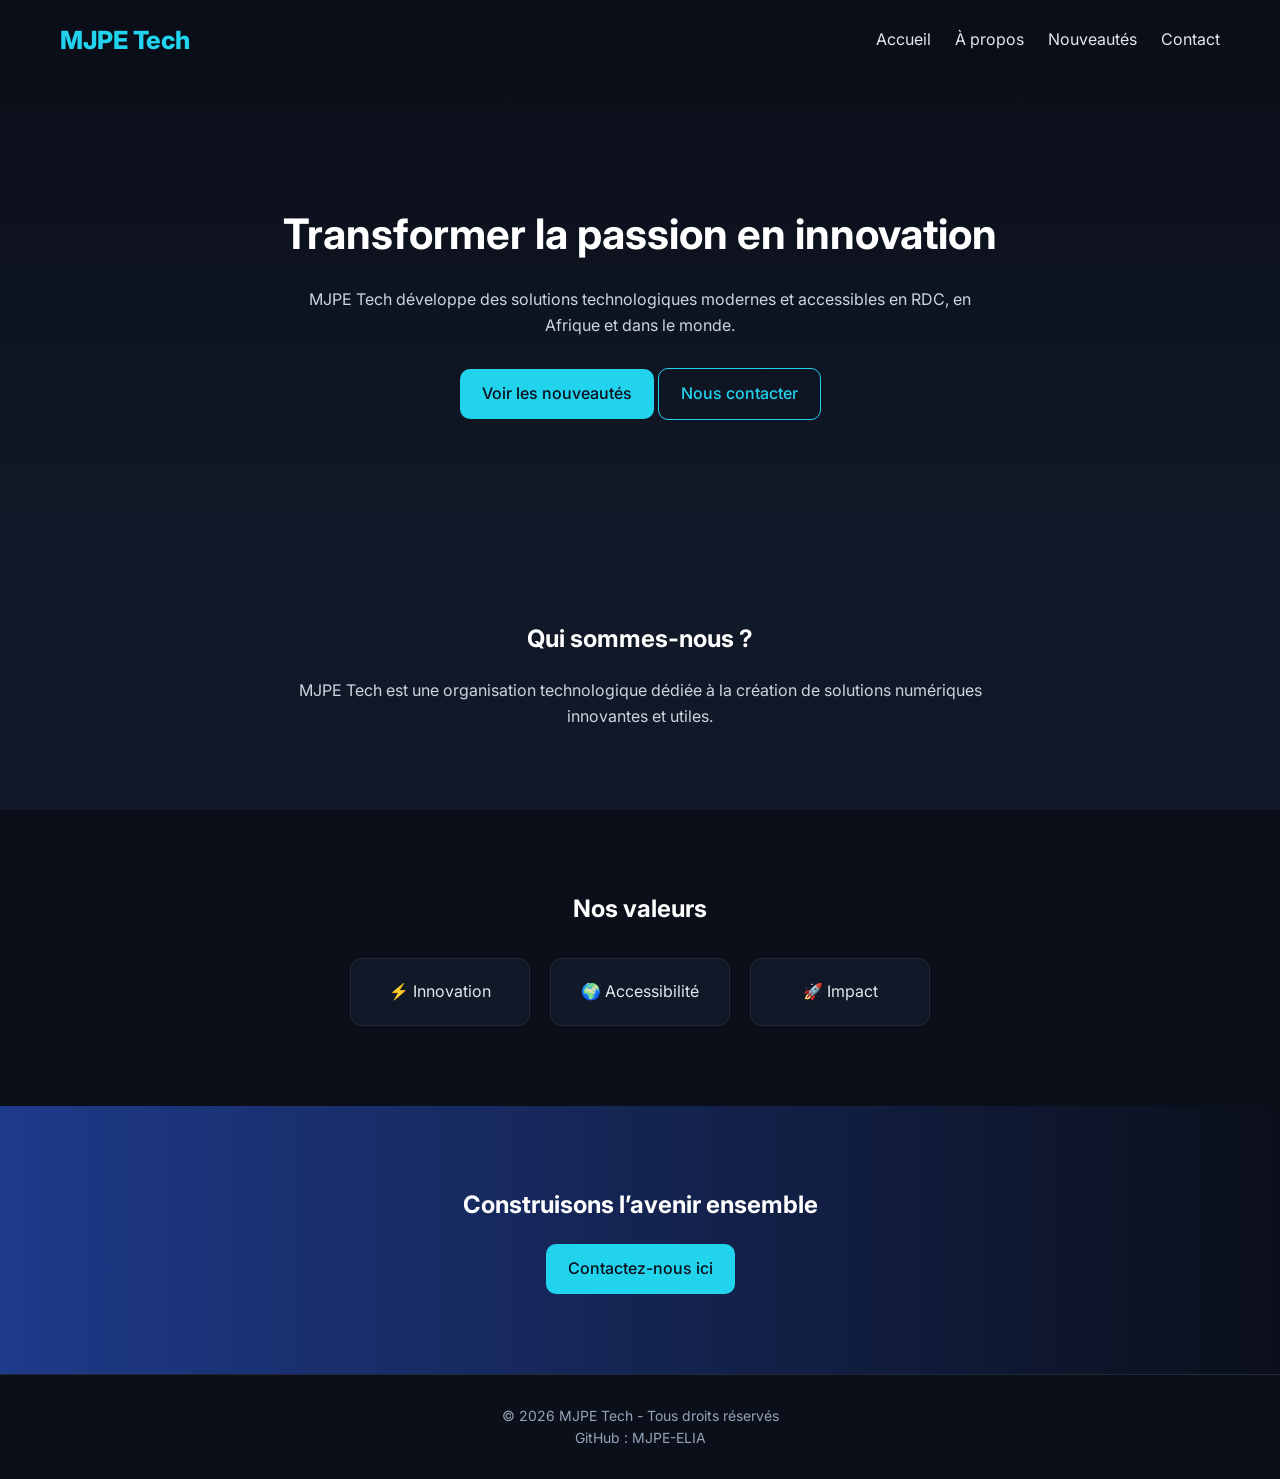
==== index.html @ 66c9de2f "premier envoi de mon projet" ====
<!doctype html>
<html lang="fr">
  <head>
    <meta charset="UTF-8" />
    <meta name="viewport" content="width=device-width, initial-scale=1.0" />
    <title>MJPE Tech</title>

    <link rel="stylesheet" href="assets/css/style.css" />

    <!-- Police moderne -->
    <link rel="preconnect" href="https://fonts.googleapis.com" />
    <link rel="preconnect" href="https://fonts.gstatic.com" crossorigin />
    <link
      href="https://fonts.googleapis.com/css2?family=Inter:wght@300;400;600;700&display=swap"
      rel="stylesheet"
    />
  </head>

  <body>
    <!-- HEADER -->
    <header class="header">
      <div class="logo">MJPE Tech</div>

      <nav class="nav">
        <a href="index.html">Accueil</a>
        <a href="about.html">À propos</a>
        <a href="news.html">Nouveautés</a>
        <a href="contact.html">Contact</a>
      </nav>
    </header>

    <!-- HERO SECTION -->
    <section class="hero">
      <h1>Transformer la passion en innovation</h1>

      <p>
        MJPE Tech développe des solutions technologiques modernes et accessibles
        en RDC, en Afrique et dans le monde.
      </p>

      <div class="hero-buttons">
        <a href="news.html" class="btn primary">Voir les nouveautés</a>
        <a href="contact.html" class="btn secondary">Nous contacter</a>
      </div>
    </section>

    <!-- PRESENTATION -->
    <section class="section">
      <h2>Qui sommes-nous ?</h2>
      <p>
        MJPE Tech est une organisation technologique dédiée à la création de
        solutions numériques innovantes et utiles.
      </p>
    </section>

    <!-- VALEURS -->
    <section class="section values">
      <h2>Nos valeurs</h2>

      <div class="grid">
        <div class="card">⚡ Innovation</div>
        <div class="card">🌍 Accessibilité</div>
        <div class="card">🚀 Impact</div>
      </div>
    </section>

    <!-- CALL TO ACTION -->
    <section class="cta">
      <h2>Construisons l’avenir ensemble</h2>
      <a href="contact.html" class="btn primary">Contactez-nous ici</a>
    </section>

    <!-- FOOTER -->
    <footer class="footer">
      <p>© 2026 MJPE Tech - Tous droits réservés</p>
      <p>GitHub : MJPE-ELIA</p>
    </footer>

    <script src="assets/js/main.js"></script>
  </body>
</html>
---- assets/css/style.css ----
/* =========================
   GLOBAL IMPROVEMENTS
========================= */

html {
  scroll-behavior: smooth;
}

body {
  -webkit-font-smoothing: antialiased;
  -moz-osx-font-smoothing: grayscale;
}
/* =========================
   BASE
========================= */
* {
  margin: 0;
  padding: 0;
  box-sizing: border-box;
  font-family: "Inter", sans-serif;
}

body {
  background: #0b0f1a;
  color: #e5e7eb;
  line-height: 1.6;
}

/* =========================
   HEADER
========================= */
.header {
  display: flex;
  justify-content: space-between;
  align-items: center;
  padding: 20px 60px;
  background: rgba(11, 15, 26, 0.9);
  position: sticky;
  top: 0;
  backdrop-filter: blur(10px);
}

.logo {
  font-weight: 800;
  font-size: 25px;
  color: #22d3ee;
}

.nav a {
  margin-left: 20px;
  text-decoration: none;
  color: #e5e7eb;
  position: relative;
  transition: 0.3s;
}

.nav a::after {
  content: "";
  position: absolute;
  left: 0;
  bottom: -4px;
  width: 0%;
  height: 2px;
  background: #22d3ee;
  transition: 0.3s;
}

.nav a:hover::after {
  width: 100%;
}

.nav a:hover {
  color: #22d3ee;
}

/* =========================
   HERO
========================= */
.hero {
  text-align: center;
  padding: 120px 20px;
  background: linear-gradient(180deg, #0b0f1a, #111827);
}

.hero h1 {
  font-size: 42px;
  color: white;
  margin-bottom: 20px;
}

.hero p {
  max-width: 700px;
  margin: auto;
  margin-bottom: 30px;
  color: #cbd5e1;
}

/* =========================
   BUTTONS
========================= */
.btn {
  padding: 12px 22px;
  border-radius: 10px;
  text-decoration: none;
  display: inline-block;
  transition: all 0.3s ease;
  font-weight: 500;
}
.btn:hover {
  transform: translateY(-2px);
  box-shadow: 0 10px 20px rgba(34, 211, 238, 0.2);
}

.btn.primary {
  background: #22d3ee;
  color: #0b0f1a;
}

.btn.primary:hover {
  background: #0ea5e9;
}

.btn.secondary {
  border: 1px solid #22d3ee;
  color: #22d3ee;
}

.btn.secondary:hover {
  background: #22d3ee;
  color: #0b0f1a;
}

/* =========================
   SECTIONS (claires)
========================= */
.section {
  padding: 80px 20px;
  text-align: center;
  background: #111827;
}

.section h2 {
  color: white;
  margin-bottom: 20px;
}

.section p {
  max-width: 700px;
  margin: auto;
  color: #cbd5e1;
}

/* =========================
   VALUES
========================= */
.values {
  background: #0b0f1a;
}

.grid {
  display: flex;
  justify-content: center;
  gap: 20px;
  margin-top: 30px;
  flex-wrap: wrap;
}

.card {
  background: #111827;
  padding: 20px;
  border-radius: 12px;
  width: 180px;
  text-align: center;
  border: 1px solid #1f2937;
  transition: all 0.3s ease;
}
.card:hover {
  transform: translateY(-5px);
  border-color: #22d3ee;
  box-shadow: 0 10px 25px rgba(34, 211, 238, 0.1);
}
/* =========================
   CTA
========================= */
.cta {
  padding: 80px 20px;
  text-align: center;
  background: linear-gradient(90deg, #1e3a8a, #0b0f1a);
}

.cta h2 {
  color: white;
  margin-bottom: 20px;
}

/* =========================
   FOOTER
========================= */
.footer {
  text-align: center;
  padding: 30px;
  background: #0b0f1a;
  border-top: 1px solid #1f2937;
  font-size: 14px;
  color: #94a3b8;
}

/* =========================
   RESPONSIVE
========================= */
@media (max-width: 768px) {
  .header {
    flex-direction: column;
    gap: 10px;
  }

  .hero h1 {
    font-size: 30px;
  }

  .grid {
    flex-direction: column;
    align-items: center;
  }
}
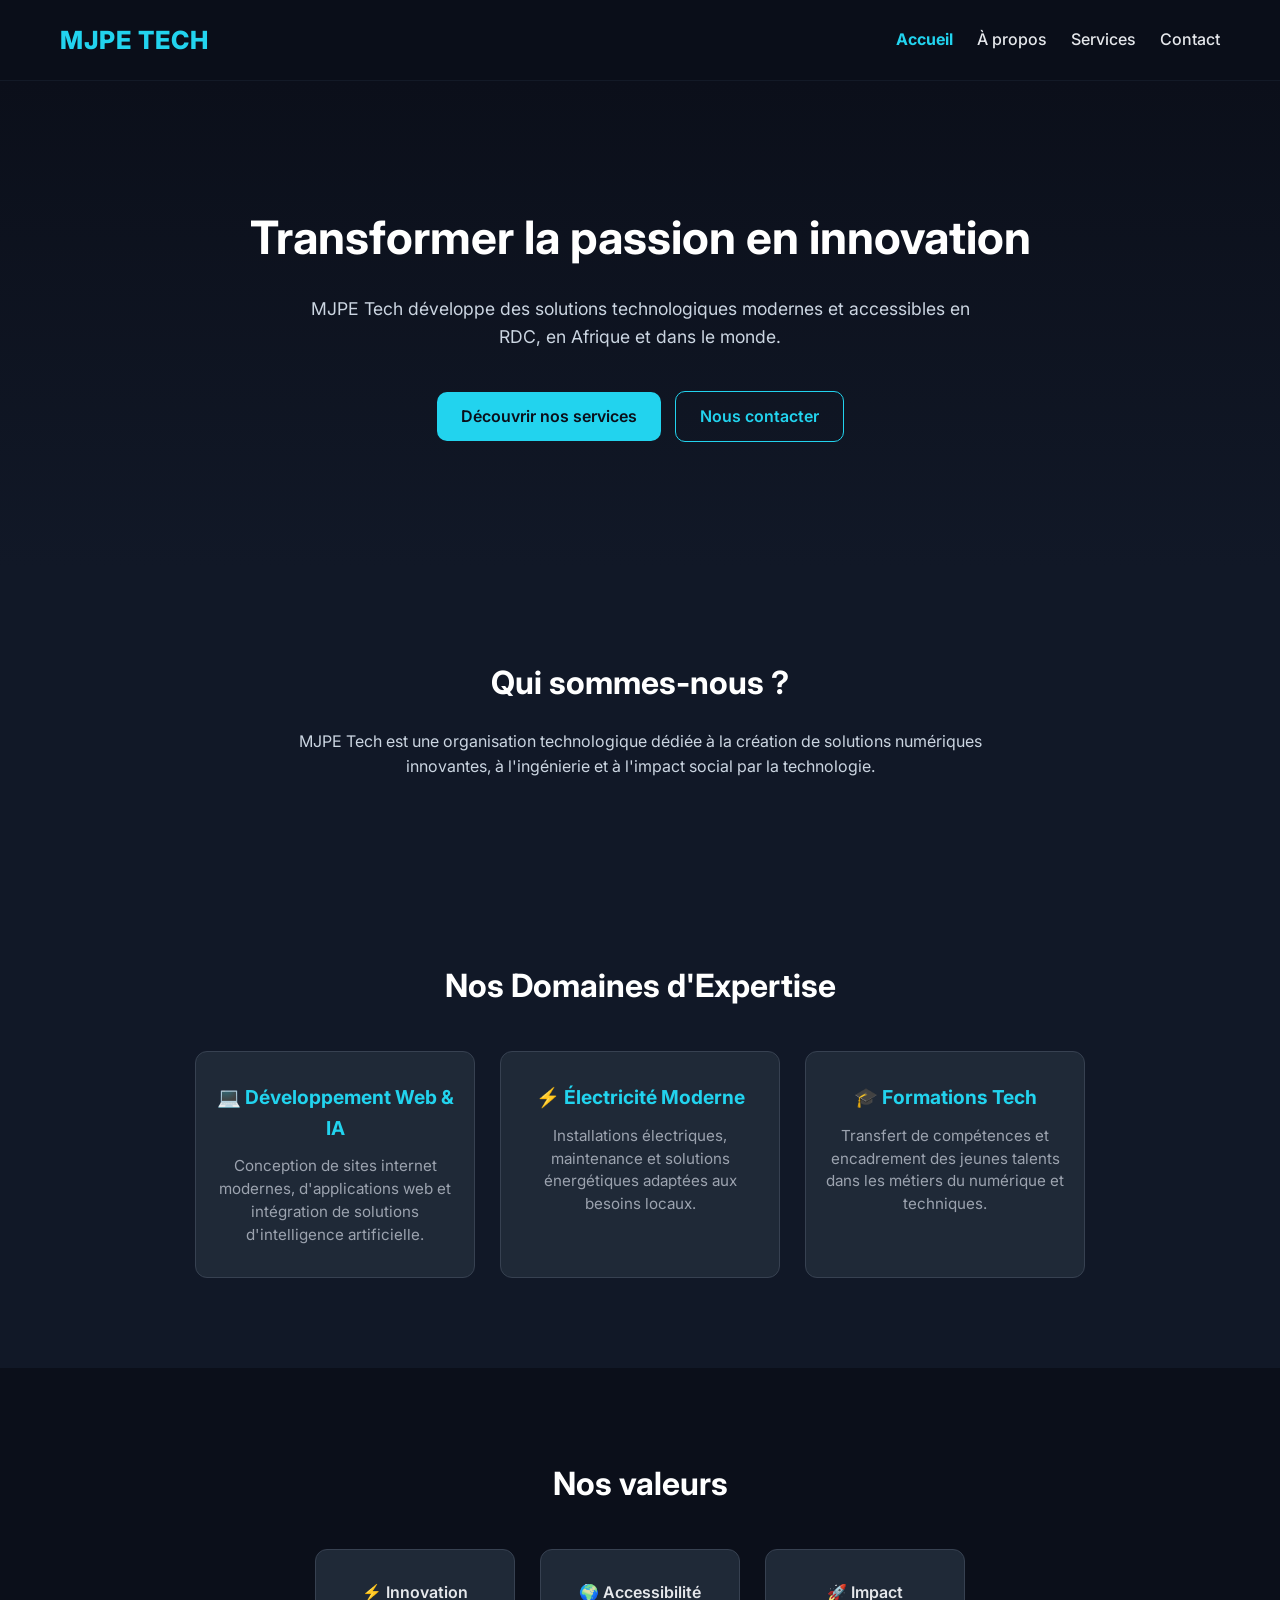
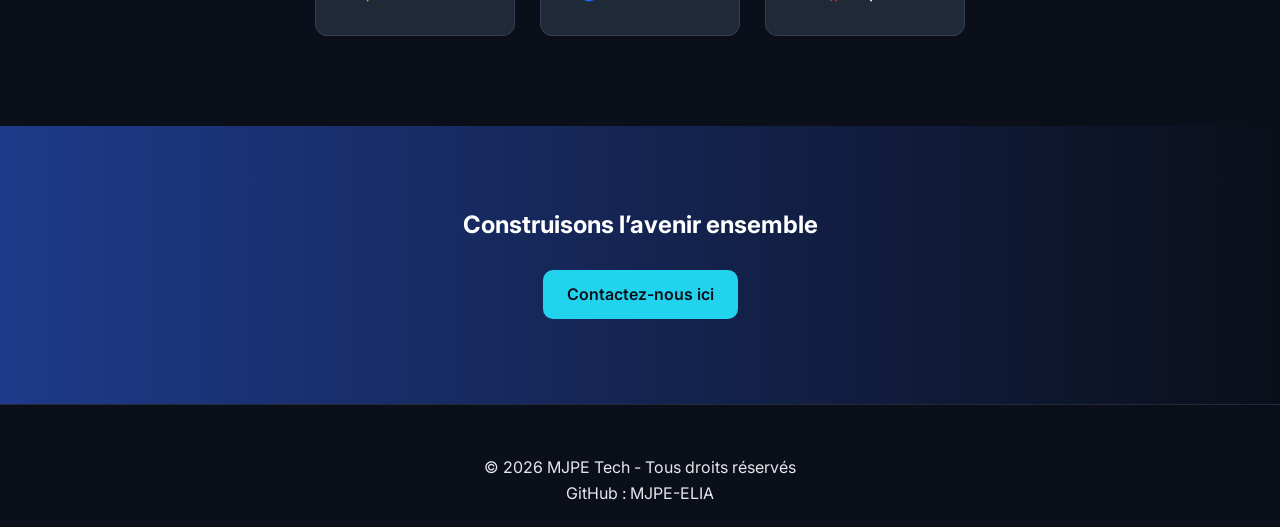
==== commit c8194699: "Mise à jour glogale html, css et js" ====
--- a/index.html
+++ b/index.html
@@ -3,11 +3,14 @@
   <head>
     <meta charset="UTF-8" />
     <meta name="viewport" content="width=device-width, initial-scale=1.0" />
-    <title>MJPE Tech</title>
+    <title>MJPE Tech - Innovation Technologique</title>
+    <meta
+      name="description"
+      content="MJPE Tech développe des solutions technologiques modernes et accessibles en RDC, en Afrique et dans le monde : Électricité, IA, et Développement Web."
+    />
 
     <link rel="stylesheet" href="assets/css/style.css" />
 
-    <!-- Police moderne -->
     <link rel="preconnect" href="https://fonts.googleapis.com" />
     <link rel="preconnect" href="https://fonts.gstatic.com" crossorigin />
     <link
@@ -17,46 +20,67 @@
   </head>
 
   <body>
-    <!-- HEADER -->
     <header class="header">
       <div class="logo">MJPE Tech</div>
 
       <nav class="nav">
         <a href="index.html">Accueil</a>
-        <a href="about.html">À propos</a>
-        <a href="news.html">Nouveautés</a>
+        <a href="#propos">À propos</a>
+        <a href="#services">Services</a>
         <a href="contact.html">Contact</a>
       </nav>
     </header>
 
-    <!-- HERO SECTION -->
     <section class="hero">
       <h1>Transformer la passion en innovation</h1>
-
       <p>
         MJPE Tech développe des solutions technologiques modernes et accessibles
         en RDC, en Afrique et dans le monde.
       </p>
-
       <div class="hero-buttons">
-        <a href="news.html" class="btn primary">Voir les nouveautés</a>
+        <a href="#services" class="btn primary">Découvrir nos services</a>
         <a href="contact.html" class="btn secondary">Nous contacter</a>
       </div>
     </section>
 
-    <!-- PRESENTATION -->
-    <section class="section">
+    <section id="propos" class="section">
       <h2>Qui sommes-nous ?</h2>
       <p>
         MJPE Tech est une organisation technologique dédiée à la création de
-        solutions numériques innovantes et utiles.
+        solutions numériques innovantes, à l'ingénierie et à l'impact social par
+        la technologie.
       </p>
     </section>
 
-    <!-- VALEURS -->
+    <section id="services" class="section services">
+      <h2>Nos Domaines d'Expertise</h2>
+      <div class="grid">
+        <div class="card">
+          <h3>💻 Développement Web & IA</h3>
+          <p>
+            Conception de sites internet modernes, d'applications web et
+            intégration de solutions d'intelligence artificielle.
+          </p>
+        </div>
+        <div class="card">
+          <h3>⚡ Électricité Moderne</h3>
+          <p>
+            Installations électriques, maintenance et solutions énergétiques
+            adaptées aux besoins locaux.
+          </p>
+        </div>
+        <div class="card">
+          <h3>🎓 Formations Tech</h3>
+          <p>
+            Transfert de compétences et encadrement des jeunes talents dans les
+            métiers du numérique et techniques.
+          </p>
+        </div>
+      </div>
+    </section>
+
     <section class="section values">
       <h2>Nos valeurs</h2>
-
       <div class="grid">
         <div class="card">⚡ Innovation</div>
         <div class="card">🌍 Accessibilité</div>
@@ -64,13 +88,11 @@
       </div>
     </section>
 
-    <!-- CALL TO ACTION -->
     <section class="cta">
       <h2>Construisons l’avenir ensemble</h2>
       <a href="contact.html" class="btn primary">Contactez-nous ici</a>
     </section>
 
-    <!-- FOOTER -->
     <footer class="footer">
       <p>© 2026 MJPE Tech - Tous droits réservés</p>
       <p>GitHub : MJPE-ELIA</p>
--- a/assets/css/style.css
+++ b/assets/css/style.css
@@ -1,18 +1,10 @@
-/* =========================
-   GLOBAL IMPROVEMENTS
-========================= */
-
+/* ==========================================================================
+   GLOBAL IMPROVEMENTS & BASE
+   ========================================================================== */
 html {
   scroll-behavior: smooth;
 }
 
-body {
-  -webkit-font-smoothing: antialiased;
-  -moz-osx-font-smoothing: grayscale;
-}
-/* =========================
-   BASE
-========================= */
 * {
   margin: 0;
   padding: 0;
@@ -24,11 +16,13 @@
   background: #0b0f1a;
   color: #e5e7eb;
   line-height: 1.6;
-}
-
-/* =========================
-   HEADER
-========================= */
+  -webkit-font-smoothing: antialiased;
+  -moz-osx-font-smoothing: grayscale;
+}
+
+/* ==========================================================================
+   HEADER / NAVIGATION
+   ========================================================================== */
 .header {
   display: flex;
   justify-content: space-between;
@@ -37,13 +31,17 @@
   background: rgba(11, 15, 26, 0.9);
   position: sticky;
   top: 0;
+  z-index: 1000;
   backdrop-filter: blur(10px);
+  border-bottom: 1px solid rgba(31, 41, 55, 0.5);
 }
 
 .logo {
   font-weight: 800;
   font-size: 25px;
   color: #22d3ee;
+  text-transform: uppercase;
+  letter-spacing: 1px;
 }
 
 .nav a {
@@ -52,6 +50,7 @@
   color: #e5e7eb;
   position: relative;
   transition: 0.3s;
+  font-weight: 500;
 }
 
 .nav a::after {
@@ -73,9 +72,9 @@
   color: #22d3ee;
 }
 
-/* =========================
-   HERO
-========================= */
+/* ==========================================================================
+   HERO SECTION
+   ========================================================================== */
 .hero {
   text-align: center;
   padding: 120px 20px;
@@ -83,32 +82,36 @@
 }
 
 .hero h1 {
-  font-size: 42px;
+  font-size: 46px;
   color: white;
   margin-bottom: 20px;
+  font-weight: 700;
 }
 
 .hero p {
   max-width: 700px;
   margin: auto;
-  margin-bottom: 30px;
+  margin-bottom: 35px;
   color: #cbd5e1;
-}
-
-/* =========================
+  font-size: 1.1rem;
+}
+
+/* ==========================================================================
    BUTTONS
-========================= */
+   ========================================================================== */
 .btn {
-  padding: 12px 22px;
+  padding: 12px 24px;
   border-radius: 10px;
   text-decoration: none;
   display: inline-block;
   transition: all 0.3s ease;
-  font-weight: 500;
-}
+  font-weight: 600;
+  margin: 5px;
+}
+
 .btn:hover {
   transform: translateY(-2px);
-  box-shadow: 0 10px 20px rgba(34, 211, 238, 0.2);
+  box-shadow: 0 10px 20px rgba(34, 211, 238, 0.25);
 }
 
 .btn.primary {
@@ -130,11 +133,11 @@
   color: #0b0f1a;
 }
 
-/* =========================
-   SECTIONS (claires)
-========================= */
+/* ==========================================================================
+   SECTIONS & GRIDS
+   ========================================================================== */
 .section {
-  padding: 80px 20px;
+  padding: 90px 20px;
   text-align: center;
   background: #111827;
 }
@@ -142,6 +145,8 @@
 .section h2 {
   color: white;
   margin-bottom: 20px;
+  font-size: 32px;
+  position: relative;
 }
 
 .section p {
@@ -150,9 +155,6 @@
   color: #cbd5e1;
 }
 
-/* =========================
-   VALUES
-========================= */
 .values {
   background: #0b0f1a;
 }
@@ -160,28 +162,170 @@
 .grid {
   display: flex;
   justify-content: center;
-  gap: 20px;
-  margin-top: 30px;
+  gap: 25px;
+  margin-top: 40px;
   flex-wrap: wrap;
 }
 
+/* ==========================================================================
+   CARDS (COMPOSANTS MULTI-PAGES)
+   ========================================================================== */
 .card {
-  background: #111827;
-  padding: 20px;
+  background: #1f2937;
+  padding: 30px 20px;
   border-radius: 12px;
-  width: 180px;
+  width: 280px; /* Élargi pour accueillir les descriptions de services et d'objectifs */
   text-align: center;
-  border: 1px solid #1f2937;
+  border: 1px solid #374151;
   transition: all 0.3s ease;
 }
+
+.card h3 {
+  color: #22d3ee;
+  margin-bottom: 12px;
+  font-size: 1.2rem;
+}
+
+.card p {
+  font-size: 0.95rem;
+  color: #9ca3af;
+  line-height: 1.5;
+}
+
 .card:hover {
   transform: translateY(-5px);
   border-color: #22d3ee;
-  box-shadow: 0 10px 25px rgba(34, 211, 238, 0.1);
-}
-/* =========================
-   CTA
-========================= */
+  box-shadow: 0 10px 25px rgba(34, 211, 238, 0.15);
+}
+
+/* Ajustement spécifique pour les petites cartes de valeurs pures */
+.values .card {
+  width: 200px;
+  font-weight: 600;
+}
+
+/* ==========================================================================
+   PAGE ABOUT : CITED / TEMOIGNAGE
+   ========================================================================== */
+.temoignage {
+  max-width: 650px;
+  margin: 40px auto 0 auto;
+  padding: 20px;
+  background: #111827;
+  border-left: 4px solid #22d3ee;
+  border-radius: 4px;
+  text-align: left;
+}
+
+.temoignage p {
+  font-style: italic;
+  color: #e5e7eb;
+  margin-bottom: 10px;
+}
+
+.temoignage cite {
+  font-size: 0.9rem;
+  color: #22d3ee;
+  font-weight: 600;
+  display: block;
+}
+
+/* ==========================================================================
+   PAGE NEWS : ACTUALITÉS
+   ========================================================================== */
+.news-container {
+  display: flex;
+  flex-direction: column;
+  align-items: center;
+  gap: 20px;
+}
+
+.news-card {
+  width: 100%;
+  max-width: 750px;
+  text-align: left;
+  padding: 25px;
+}
+
+.news-date {
+  display: inline-block;
+  font-size: 0.85rem;
+  color: #22d3ee;
+  font-weight: 600;
+  margin-bottom: 8px;
+  background: rgba(34, 211, 238, 0.1);
+  padding: 3px 10px;
+  border-radius: 20px;
+}
+
+/* ==========================================================================
+   PAGE CONTACT : FORMULAIRE
+   ========================================================================== */
+.form-container {
+  max-width: 600px;
+  margin: 0 auto;
+  background: #0b0f1a;
+  padding: 40px;
+  border-radius: 12px;
+  border: 1px solid #1f2937;
+}
+
+.contact-form {
+  text-align: left;
+}
+
+.form-group {
+  margin-bottom: 20px;
+}
+
+.form-group label {
+  display: block;
+  font-weight: 600;
+  margin-bottom: 8px;
+  color: #e5e7eb;
+  font-size: 0.95rem;
+}
+
+.form-group input,
+.form-group textarea {
+  width: 100%;
+  padding: 12px 15px;
+  background: #1f2937;
+  border: 1px solid #374151;
+  border-radius: 8px;
+  color: white;
+  font-size: 1rem;
+  transition: border-color 0.3s ease;
+}
+
+.form-group input:focus,
+.form-group textarea:focus {
+  outline: none;
+  border-color: #22d3ee;
+}
+
+.form-group textarea {
+  height: 140px;
+  resize: vertical;
+}
+
+.contact-form .btn {
+  width: 100%;
+  margin: 10px 0 0 0;
+  cursor: pointer;
+}
+
+.contact-info a {
+  color: #22d3ee;
+  text-decoration: none;
+}
+.contact-info a:hover {
+  text-decoration: underline;
+}
+
+/* ==========================================================================
+   CALL TO ACTION (CTA)
+   ========================================================================== */
 .cta {
   padding: 80px 20px;
   text-align: center;
@@ -193,33 +337,98 @@
   margin-bottom: 20px;
 }
 
-/* =========================
-   FOOTER
-========================= */
+/* ==========================================================================
+   FOOTER STRUCTURE ENRICHIE
+   ========================================================================== */
 .footer {
-  text-align: center;
-  padding: 30px;
   background: #0b0f1a;
   border-top: 1px solid #1f2937;
+  padding: 50px 20px 20px 20px;
+  text-align: center;
+}
+
+.footer-content {
+  max-width: 1100px;
+  margin: 0 auto 30px auto;
+  display: flex;
+  justify-content: space-between;
+  align-items: flex-start;
+  flex-wrap: wrap;
+  gap: 30px;
+  text-align: left;
+}
+
+.footer-content h3 {
+  color: white;
+  margin-bottom: 10px;
+}
+
+.footer-content .foot ul {
+  list-style: none;
+  margin-top: 8px;
+}
+
+.footer-content .foot ul li {
+  margin-bottom: 5px;
+}
+
+.footer-content .foot ul li a {
+  color: #94a3b8;
+  text-decoration: none;
+  transition: color 0.3s;
+}
+
+.footer-content .foot ul li a:hover {
+  color: #22d3ee;
+}
+
+.copyright {
   font-size: 14px;
   color: #94a3b8;
-}
-
-/* =========================
-   RESPONSIVE
-========================= */
+  border-top: 1px solid rgba(55, 65, 81, 0.4);
+  padding-top: 20px;
+}
+
+/* ==========================================================================
+   RESPONSIVE DESIGN (TABLETTES & MOBILES)
+   ========================================================================== */
 @media (max-width: 768px) {
   .header {
     flex-direction: column;
-    gap: 10px;
+    gap: 15px;
+    padding: 20px;
+  }
+
+  .nav a {
+    margin: 0 10px;
   }
 
   .hero h1 {
-    font-size: 30px;
+    font-size: 32px;
+  }
+
+  .hero p {
+    font-size: 1rem;
   }
 
   .grid {
     flex-direction: column;
     align-items: center;
   }
-}
+
+  .card,
+  .values .card {
+    width: 100%;
+    max-width: 340px;
+  }
+
+  .footer-content {
+    flex-direction: column;
+    text-align: center;
+    align-items: center;
+  }
+
+  .form-container {
+    padding: 20px;
+  }
+}
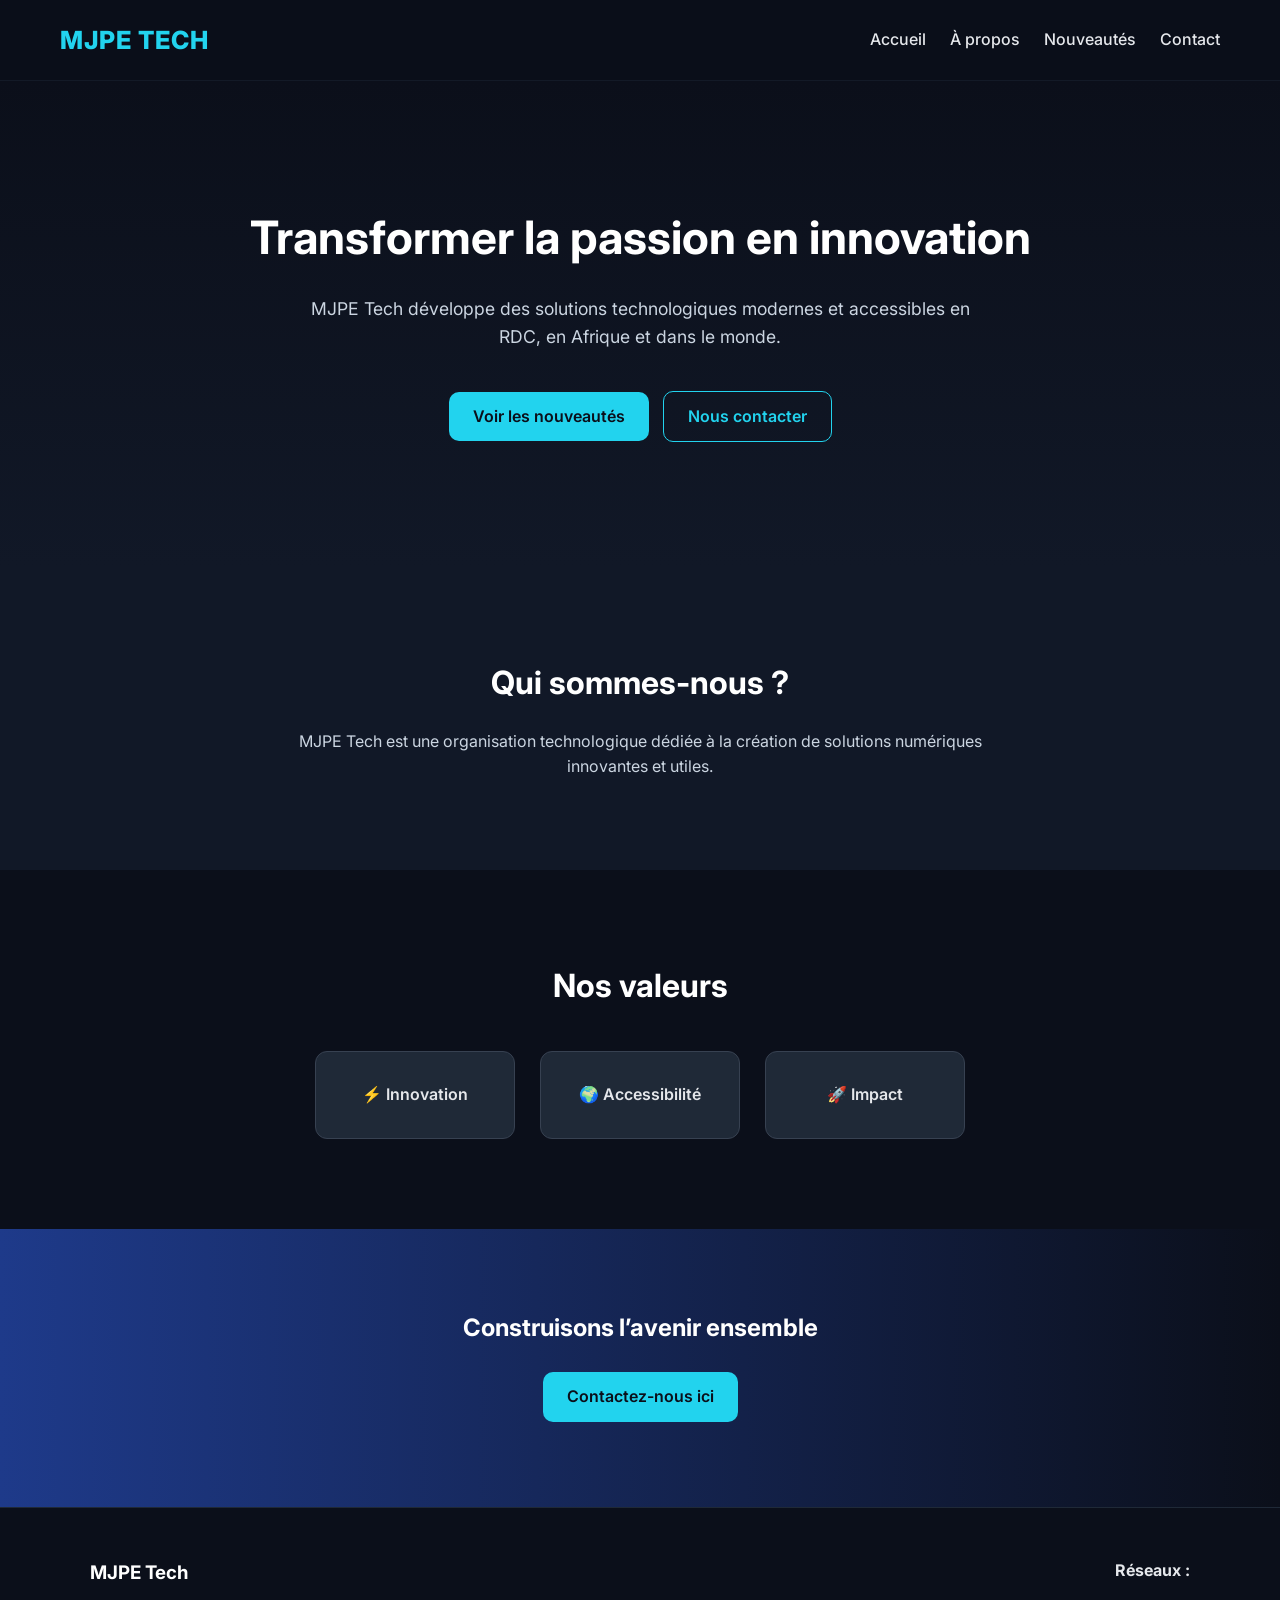
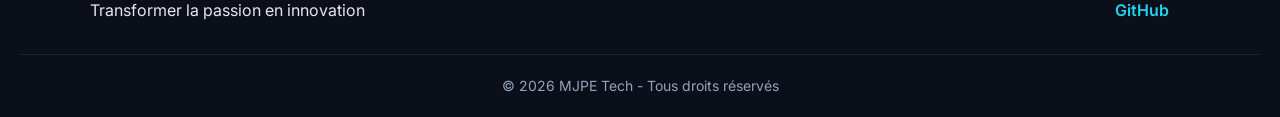
==== commit b072ff69: "mise à jour de mon backend" ====
--- a/index.html
+++ b/index.html
@@ -3,14 +3,8 @@
   <head>
     <meta charset="UTF-8" />
     <meta name="viewport" content="width=device-width, initial-scale=1.0" />
-    <title>MJPE Tech - Innovation Technologique</title>
-    <meta
-      name="description"
-      content="MJPE Tech développe des solutions technologiques modernes et accessibles en RDC, en Afrique et dans le monde : Électricité, IA, et Développement Web."
-    />
-
+    <title>MJPE Tech</title>
     <link rel="stylesheet" href="assets/css/style.css" />
-
     <link rel="preconnect" href="https://fonts.googleapis.com" />
     <link rel="preconnect" href="https://fonts.gstatic.com" crossorigin />
     <link
@@ -22,11 +16,10 @@
   <body>
     <header class="header">
       <div class="logo">MJPE Tech</div>
-
       <nav class="nav">
         <a href="index.html">Accueil</a>
-        <a href="#propos">À propos</a>
-        <a href="#services">Services</a>
+        <a href="about.html">À propos</a>
+        <a href="news.html">Nouveautés</a>
         <a href="contact.html">Contact</a>
       </nav>
     </header>
@@ -38,45 +31,17 @@
         en RDC, en Afrique et dans le monde.
       </p>
       <div class="hero-buttons">
-        <a href="#services" class="btn primary">Découvrir nos services</a>
+        <a href="news.html" class="btn primary">Voir les nouveautés</a>
         <a href="contact.html" class="btn secondary">Nous contacter</a>
       </div>
     </section>
 
-    <section id="propos" class="section">
+    <section class="section">
       <h2>Qui sommes-nous ?</h2>
       <p>
         MJPE Tech est une organisation technologique dédiée à la création de
-        solutions numériques innovantes, à l'ingénierie et à l'impact social par
-        la technologie.
+        solutions numériques innovantes et utiles.
       </p>
-    </section>
-
-    <section id="services" class="section services">
-      <h2>Nos Domaines d'Expertise</h2>
-      <div class="grid">
-        <div class="card">
-          <h3>💻 Développement Web & IA</h3>
-          <p>
-            Conception de sites internet modernes, d'applications web et
-            intégration de solutions d'intelligence artificielle.
-          </p>
-        </div>
-        <div class="card">
-          <h3>⚡ Électricité Moderne</h3>
-          <p>
-            Installations électriques, maintenance et solutions énergétiques
-            adaptées aux besoins locaux.
-          </p>
-        </div>
-        <div class="card">
-          <h3>🎓 Formations Tech</h3>
-          <p>
-            Transfert de compétences et encadrement des jeunes talents dans les
-            métiers du numérique et techniques.
-          </p>
-        </div>
-      </div>
     </section>
 
     <section class="section values">
@@ -93,9 +58,24 @@
       <a href="contact.html" class="btn primary">Contactez-nous ici</a>
     </section>
 
+    <!-- FOOTER -->
     <footer class="footer">
-      <p>© 2026 MJPE Tech - Tous droits réservés</p>
-      <p>GitHub : MJPE-ELIA</p>
+      <div class="footer-content">
+        <div class="footer-brand">
+          <h3>MJPE Tech</h3>
+          <p>Transformer la passion en innovation</p>
+        </div>
+        <div class="foot">
+          <p><strong>Réseaux :</strong></p>
+          <a
+            href="https://github.com/MJPE-ELIA"
+            target="_blank"
+            class="github-link"
+            >GitHub</a
+          >
+        </div>
+      </div>
+      <p class="copyright">© 2026 MJPE Tech - Tous droits réservés</p>
     </footer>
 
     <script src="assets/js/main.js"></script>
--- a/assets/css/style.css
+++ b/assets/css/style.css
@@ -432,3 +432,22 @@
     padding: 20px;
   }
 }
+
+.foot {
+  display: flex;
+  flex-direction: column;
+  gap: 10px;
+}
+
+.github-link {
+  color: #22d3ee !important; /* Force la couleur cyan */
+  text-decoration: none !important; /* Enlève le soulignement moche */
+  font-weight: 600;
+  display: inline-block;
+  margin-top: 5px;
+  transition: opacity 0.2s ease;
+}
+
+.github-link:hover {
+  opacity: 0.8; /* Légère transparence au survol */
+}
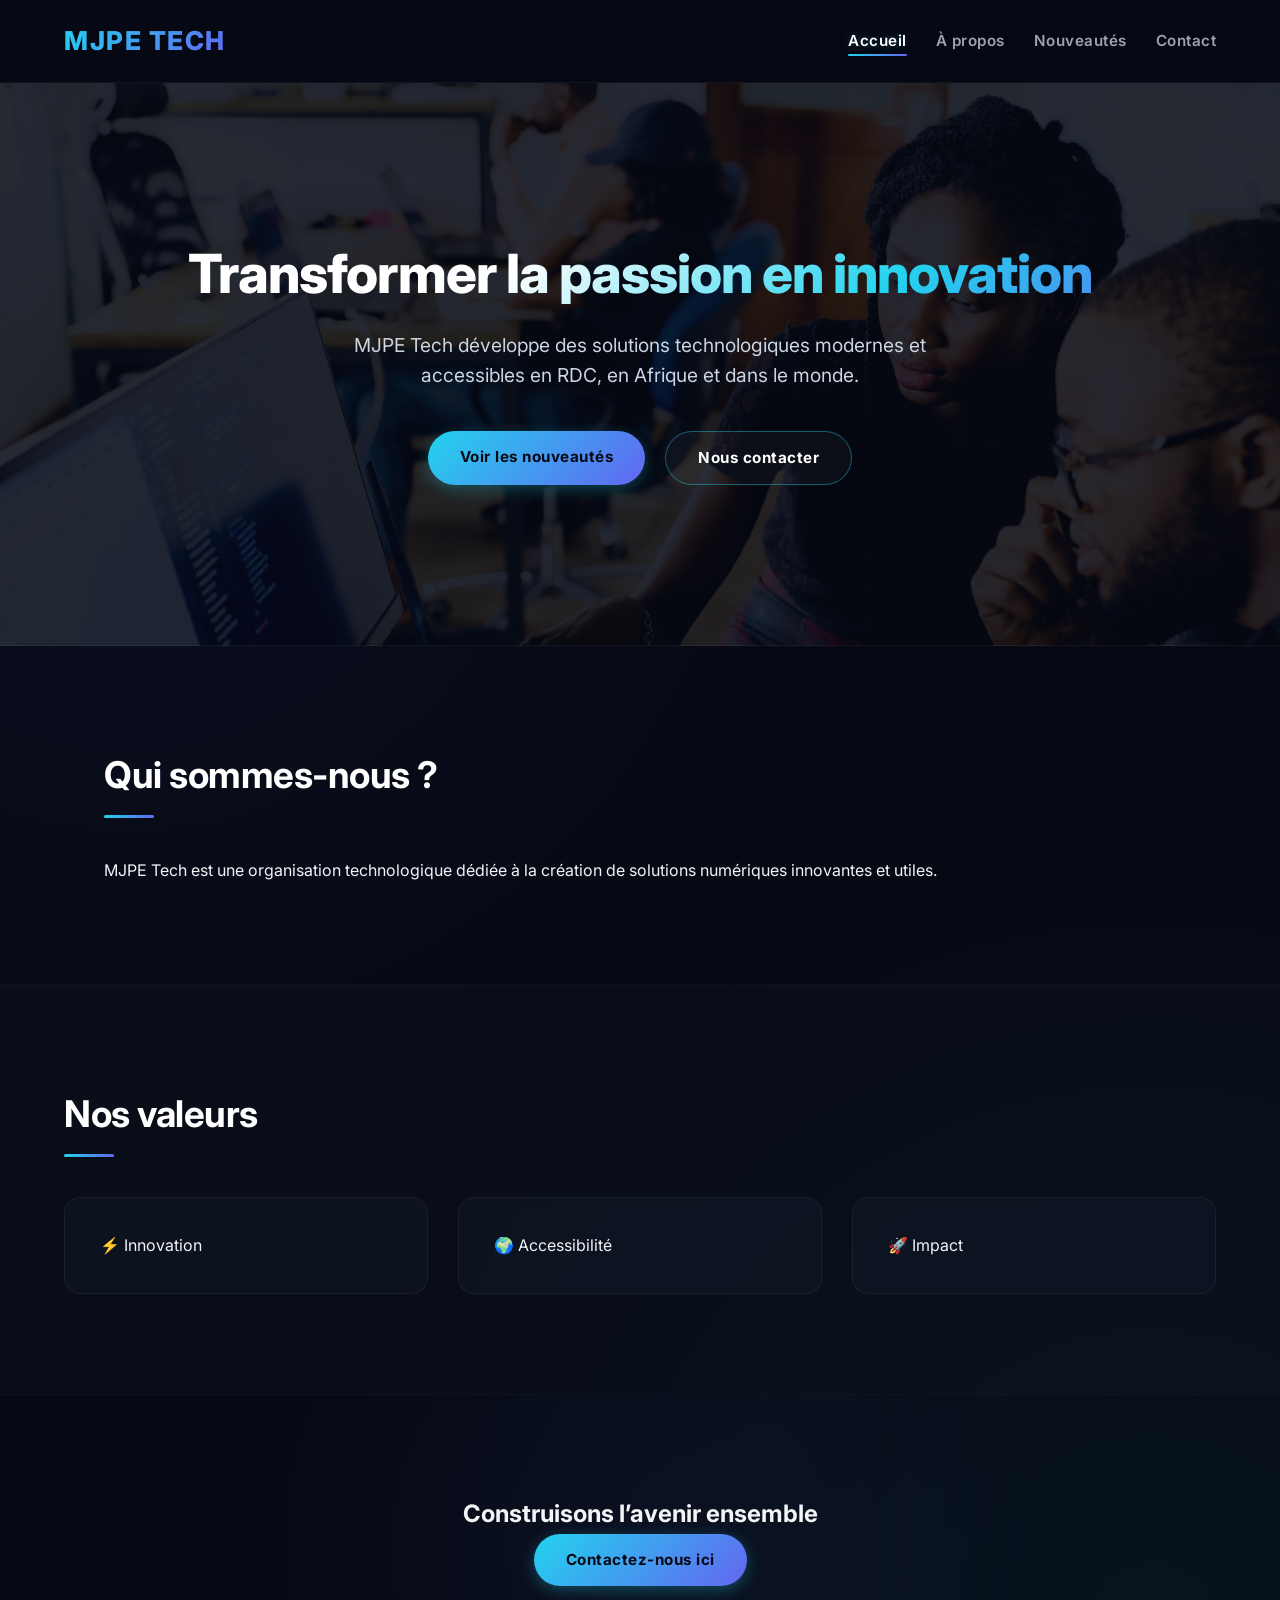
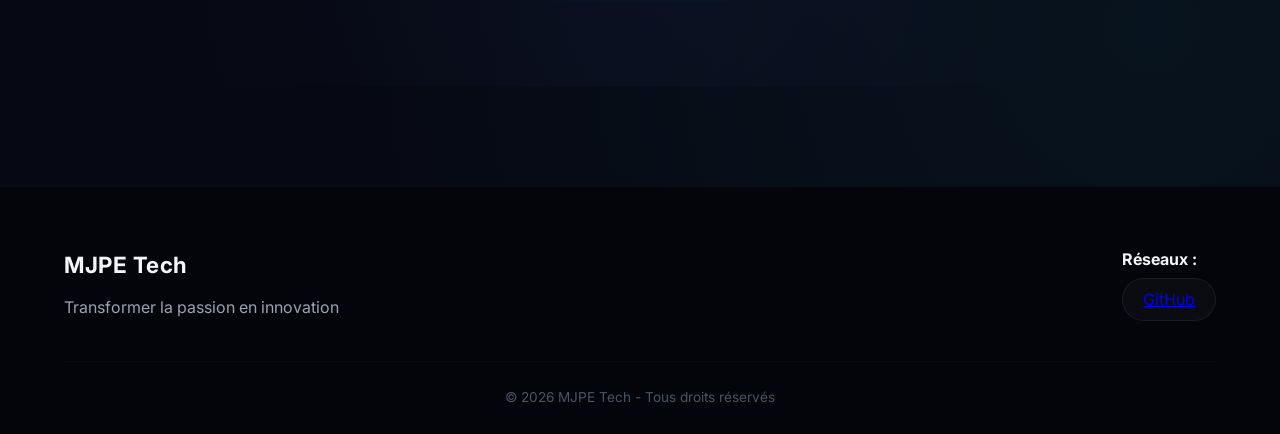
==== commit a90a9db1: "optimisation responsive, design verre poli, banniere hero et correctif AJAX sans alertes" ====
--- a/index.html
+++ b/index.html
@@ -3,8 +3,10 @@
   <head>
     <meta charset="UTF-8" />
     <meta name="viewport" content="width=device-width, initial-scale=1.0" />
-    <title>MJPE Tech</title>
+    <title>MJPE Tech - Accueil</title>
+
     <link rel="stylesheet" href="assets/css/style.css" />
+
     <link rel="preconnect" href="https://fonts.googleapis.com" />
     <link rel="preconnect" href="https://fonts.gstatic.com" crossorigin />
     <link
@@ -16,8 +18,15 @@
   <body>
     <header class="header">
       <div class="logo">MJPE Tech</div>
+
+      <button class="menu-toggle" aria-label="Ouvrir le menu">
+        <span class="bar"></span>
+        <span class="bar"></span>
+        <span class="bar"></span>
+      </button>
+
       <nav class="nav">
-        <a href="index.html">Accueil</a>
+        <a href="index.html" class="active">Accueil</a>
         <a href="about.html">À propos</a>
         <a href="news.html">Nouveautés</a>
         <a href="contact.html">Contact</a>
@@ -58,14 +67,13 @@
       <a href="contact.html" class="btn primary">Contactez-nous ici</a>
     </section>
 
-    <!-- FOOTER -->
     <footer class="footer">
       <div class="footer-content">
         <div class="footer-brand">
           <h3>MJPE Tech</h3>
           <p>Transformer la passion en innovation</p>
         </div>
-        <div class="foot">
+        <div class="footer-socials">
           <p><strong>Réseaux :</strong></p>
           <a
             href="https://github.com/MJPE-ELIA"
--- a/assets/css/style.css
+++ b/assets/css/style.css
@@ -1,5 +1,30 @@
 /* ==========================================================================
-   GLOBAL IMPROVEMENTS & BASE
+   1. VARIABLES DE COULEURS & DESIGN SYSTEM (Pour maintenir la cohérence)
+   ========================================================================== */
+:root {
+  --bg-dark: #060913; /* Fond principal spatial ultra-sombre */
+  --bg-card: rgba(
+    17,
+    24,
+    39,
+    0.55
+  ); /* Fond de carte en verre semi-transparent */
+  --primary: #22d3ee; /* Cyan électrique principal */
+  --primary-glow: rgba(34, 211, 238, 0.3);
+  --secondary: #6366f1; /* Violet/Indigo néon pour les dégradés */
+  --secondary-glow: rgba(99, 102, 241, 0.2);
+  --text-main: #f3f4f6; /* Texte principal clair */
+  --text-muted: #9ca3af; /* Texte secondaire estompé */
+  --border: rgba(
+    255,
+    255,
+    255,
+    0.06
+  ); /* Bordure discrète pour l'effet miroir */
+}
+
+/* ==========================================================================
+   2. BASE, DÉFILEMENT (SCROLLBAR) & ANIMATIONS GLOBALES
    ========================================================================== */
 html {
   scroll-behavior: smooth;
@@ -13,413 +38,624 @@
 }
 
 body {
-  background: #0b0f1a;
-  color: #e5e7eb;
+  background: var(--bg-dark);
+  color: var(--text-main);
   line-height: 1.6;
   -webkit-font-smoothing: antialiased;
   -moz-osx-font-smoothing: grayscale;
-}
-
-/* ==========================================================================
-   HEADER / NAVIGATION
+  overflow-x: hidden;
+  /* Petits halos de lumière discrets en arrière-plan global */
+  background-image:
+    radial-gradient(
+      circle at 10% 20%,
+      rgba(99, 102, 241, 0.05) 0%,
+      transparent 40%
+    ),
+    radial-gradient(
+      circle at 90% 80%,
+      rgba(34, 211, 238, 0.05) 0%,
+      transparent 40%
+    );
+}
+/* PERSONNALISATION TRÈS STYLÉE DE LA BARRE DE DÉFILEMENT (Scrollbar) */
+::-webkit-scrollbar {
+  width: 10px; /* Largeur de la barre verticale */
+}
+
+::-webkit-scrollbar-track {
+  background: var(--bg-dark); /* Couleur du fond de la barre */
+}
+
+::-webkit-scrollbar-thumb {
+  background: linear-gradient(
+    180deg,
+    var(--primary),
+    var(--secondary)
+  ); /* Dégradé néon */
+  border-radius: 10px;
+  border: 2px solid var(--bg-dark); /* Crée un petit espace esthétique */
+}
+
+::-webkit-scrollbar-thumb:hover {
+  background: linear-gradient(
+    180deg,
+    var(--secondary),
+    var(--primary)
+  ); /* Inverse au survol */
+}
+
+/* Animation clé pour l'effet de brillance ambiante */
+@keyframes pulseGlow {
+  0% {
+    box-shadow: 0 0 15px rgba(34, 211, 238, 0.2);
+  }
+  50% {
+    box-shadow: 0 0 25px rgba(34, 211, 238, 0.4);
+  }
+  100% {
+    box-shadow: 0 0 15px rgba(34, 211, 238, 0.2);
+  }
+}
+
+/* ==========================================================================
+   3. HEADER / NAVIGATION (EFFET GLASSMORPHISM HAUT DE GAMME)
    ========================================================================== */
 .header {
   display: flex;
   justify-content: space-between;
   align-items: center;
-  padding: 20px 60px;
-  background: rgba(11, 15, 26, 0.9);
+  padding: 20px 5%;
+  background: rgba(
+    6,
+    9,
+    19,
+    0.75
+  ); /* Transparence pour voir le contenu défiler dessous */
   position: sticky;
   top: 0;
   z-index: 1000;
-  backdrop-filter: blur(10px);
-  border-bottom: 1px solid rgba(31, 41, 55, 0.5);
+  backdrop-filter: blur(12px); /* Flou de verre poli hyper stylé */
+  -webkit-backdrop-filter: blur(12px);
+  border-bottom: 1px solid rgba(255, 255, 255, 0.05);
 }
 
 .logo {
   font-weight: 800;
-  font-size: 25px;
-  color: #22d3ee;
+  font-size: 26px;
+  /* Gradient text : Le logo brille en dégradé */
+  background: linear-gradient(135deg, var(--primary), var(--secondary));
+  -webkit-background-clip: text;
+  background-clip: text; /* Propriété standard ajoutée */
+  -webkit-text-fill-color: transparent;
   text-transform: uppercase;
-  letter-spacing: 1px;
+  letter-spacing: 1.5px;
+  transition: transform 0.3s ease;
+}
+
+.logo:hover {
+  transform: scale(1.03); /* Effet discret de pop au survol */
 }
 
 .nav a {
-  margin-left: 20px;
+  margin-left: 25px;
   text-decoration: none;
-  color: #e5e7eb;
+  color: var(--text-muted);
   position: relative;
-  transition: 0.3s;
-  font-weight: 500;
-}
-
+  transition:
+    color 0.3s ease,
+    transform 0.3s ease;
+  font-weight: 600;
+  font-size: 0.95rem;
+  letter-spacing: 0.5px;
+}
+
+/* Animation sophistiquée du soulignement de lien */
 .nav a::after {
   content: "";
   position: absolute;
-  left: 0;
-  bottom: -4px;
+  left: 50%;
+  bottom: -6px;
   width: 0%;
   height: 2px;
-  background: #22d3ee;
-  transition: 0.3s;
-}
-
-.nav a:hover::after {
+  background: linear-gradient(90deg, var(--primary), var(--secondary));
+  transition:
+    width 0.3s ease,
+    left 0.3s ease;
+  border-radius: 2px;
+}
+
+.nav a:hover::after,
+.nav a.active::after {
   width: 100%;
-}
-
-.nav a:hover {
-  color: #22d3ee;
-}
-
-/* ==========================================================================
-   HERO SECTION
+  left: 0; /* Se déploie du milieu vers les côtés au survol */
+}
+
+.nav a:hover,
+.nav a.active {
+  color: white;
+  text-shadow: 0 0 10px rgba(34, 211, 238, 0.3);
+}
+/* BOUTON BURGER (MOBILE) */
+.menu-toggle {
+  display: none;
+  flex-direction: column;
+  justify-content: space-between;
+  width: 28px;
+  height: 20px;
+  background: transparent;
+  border: none;
+  cursor: pointer;
+  z-index: 1100;
+}
+
+.menu-toggle .bar {
+  height: 2.5px;
+  width: 100%;
+  background: linear-gradient(90deg, var(--primary), var(--secondary));
+  border-radius: 10px;
+  transition: all 0.3s cubic-bezier(0.4, 0, 0.2, 1);
+}
+
+/* ==========================================================================
+   4. HERO SECTION (TEXTE GRADIENT FUTURISTE)
    ========================================================================== */
 .hero {
   text-align: center;
-  padding: 120px 20px;
-  background: linear-gradient(180deg, #0b0f1a, #111827);
+  /* On agrandit un peu l'espace intérieur pour bien voir l'image et l'équipe */
+  padding: 160px 20px;
+
+  /* APPLICATION DE L'IMAGE UNIQUEMENT ICI AVEC L'EFFET SOMBRE */
+  background-image:
+    linear-gradient(rgba(6, 9, 19, 0.85), rgba(6, 9, 19, 0.85)),
+    url("../images/bg-tech.jpg");
+
+  /* L'image reste fixe lors du défilement pour un effet parallaxe super classe */
+  background-attachment: fixed;
+  background-position: center center;
+  background-size: cover;
+  background-repeat: no-repeat;
+
+  /* Une petite bordure lumineuse fine en bas pour séparer proprement de la suite */
+  border-bottom: 1px solid rgba(255, 255, 255, 0.05);
 }
 
 .hero h1 {
-  font-size: 46px;
+  font-size: 54px;
+  font-weight: 800;
   color: white;
-  margin-bottom: 20px;
-  font-weight: 700;
+  margin-bottom: 25px;
+  line-height: 1.15;
+  letter-spacing: -1px;
+  /* Effet de texte en dégradé géant */
+  background: linear-gradient(
+    135deg,
+    #ffffff 40%,
+    var(--primary) 70%,
+    var(--secondary) 100%
+  );
+  -webkit-background-clip: text;
+  background-clip: text; /* Propriété standard ajoutée */
+  -webkit-text-fill-color: transparent;
 }
 
 .hero p {
-  max-width: 700px;
-  margin: auto;
-  margin-bottom: 35px;
+  max-width: 680px;
+  margin: 0 auto 40px auto;
   color: #cbd5e1;
-  font-size: 1.1rem;
-}
-
-/* ==========================================================================
-   BUTTONS
-   ========================================================================== */
-.btn {
-  padding: 12px 24px;
-  border-radius: 10px;
-  text-decoration: none;
-  display: inline-block;
-  transition: all 0.3s ease;
-  font-weight: 600;
-  margin: 5px;
-}
-
-.btn:hover {
-  transform: translateY(-2px);
-  box-shadow: 0 10px 20px rgba(34, 211, 238, 0.25);
-}
-
-.btn.primary {
-  background: #22d3ee;
-  color: #0b0f1a;
-}
-
-.btn.primary:hover {
-  background: #0ea5e9;
-}
-
-.btn.secondary {
-  border: 1px solid #22d3ee;
-  color: #22d3ee;
-}
-
-.btn.secondary:hover {
-  background: #22d3ee;
-  color: #0b0f1a;
-}
-
-/* ==========================================================================
-   SECTIONS & GRIDS
-   ========================================================================== */
-.section {
-  padding: 90px 20px;
-  text-align: center;
-  background: #111827;
-}
-
-.section h2 {
-  color: white;
-  margin-bottom: 20px;
-  font-size: 32px;
-  position: relative;
-}
-
-.section p {
-  max-width: 700px;
-  margin: auto;
-  color: #cbd5e1;
-}
-
-.values {
-  background: #0b0f1a;
-}
-
-.grid {
+  font-size: 1.2rem;
+  font-weight: 400;
+}
+
+.hero-buttons {
   display: flex;
   justify-content: center;
-  gap: 25px;
-  margin-top: 40px;
+  gap: 20px;
   flex-wrap: wrap;
 }
 
 /* ==========================================================================
-   CARDS (COMPOSANTS MULTI-PAGES)
-   ========================================================================== */
+   5. BOUTONS DESIGN ULTRA-STYLÉS
+   ========================================================================== */
+.btn {
+  display: inline-block;
+  padding: 14px 32px;
+  font-weight: 700;
+  text-decoration: none;
+  border-radius: 50px; /* Bords parfaitement arrondis cyber */
+  transition: all 0.4s cubic-bezier(0.4, 0, 0.2, 1);
+  font-size: 0.95rem;
+  letter-spacing: 0.5px;
+  border: none;
+  cursor: pointer;
+  position: relative;
+}
+
+/* Bouton Cyan Lumineux */
+.btn.primary {
+  background: linear-gradient(135deg, var(--primary), var(--secondary));
+  color: #060913;
+  box-shadow: 0 4px 15px rgba(34, 211, 238, 0.3);
+}
+
+.btn.primary:hover {
+  transform: translateY(-3px) scale(1.02);
+  /* Augmente la lueur magique au survol */
+  box-shadow:
+    0 8px 25px rgba(34, 211, 238, 0.5),
+    0 0 10px rgba(99, 102, 241, 0.4);
+}
+
+/* Bouton Transparent à Contour Lumineux */
+.btn.secondary {
+  background: rgba(255, 255, 255, 0.03);
+  color: white;
+  border: 1.5px solid rgba(34, 211, 238, 0.4);
+}
+
+.btn.secondary:hover {
+  transform: translateY(-3px) scale(1.02);
+  background: rgba(34, 211, 238, 0.08);
+  border-color: var(--primary);
+  box-shadow: 0 0 20px rgba(34, 211, 238, 0.2);
+}
+
+/* ==========================================================================
+   6. SECTIONS ET CARTES EN VERRE (GLASS-CARDS)
+   ========================================================================== */
+.section {
+  padding: 100px 5%;
+  max-width: 1200px;
+  margin: 0 auto;
+}
+
+.section h2 {
+  font-size: 2.3rem;
+  font-weight: 700;
+  color: white;
+  margin-bottom: 40px;
+  letter-spacing: -0.5px;
+}
+
+/* Décoration sous les titres H2 pour faire pro */
+.section h2::after {
+  content: "";
+  display: block;
+  width: 50px;
+  height: 3px;
+  background: linear-gradient(90deg, var(--primary), var(--secondary));
+  margin-top: 10px;
+  border-radius: 10px;
+}
+
+.values {
+  background: rgba(17, 24, 39, 0.25);
+  max-width: 100%;
+  border-top: 1px solid rgba(255, 255, 255, 0.02);
+  border-bottom: 1px solid rgba(255, 255, 255, 0.02);
+}
+
+/* GRILLE ET COMPOSANT CARTE DE FUTUR */
+.grid,
+.news-container {
+  display: grid;
+  grid-template-columns: repeat(3, 1fr);
+  gap: 30px;
+  margin-top: 20px;
+}
+
+.news-container {
+  grid-template-columns: repeat(auto-fit, minmax(320px, 1fr));
+}
+
 .card {
-  background: #1f2937;
-  padding: 30px 20px;
-  border-radius: 12px;
-  width: 280px; /* Élargi pour accueillir les descriptions de services et d'objectifs */
+  background: var(--bg-card);
+  padding: 35px;
+  border-radius: 16px;
+  border: 1px solid var(--border);
+  backdrop-filter: blur(5px);
+  -webkit-backdrop-filter: blur(5px);
+  transition: all 0.4s cubic-bezier(0.165, 0.84, 0.44, 1);
+  position: relative;
+  overflow: hidden;
+}
+
+/* Effet de lueur interne subtile au survol d'une carte */
+.card::before {
+  content: "";
+  position: absolute;
+  top: 0;
+  left: 0;
+  width: 100%;
+  height: 100%;
+  background: linear-gradient(
+    135deg,
+    rgba(34, 211, 238, 0.05),
+    rgba(99, 102, 241, 0.05)
+  );
+  opacity: 0;
+  transition: opacity 0.4s ease;
+}
+
+/* HOVER DES CARTES : S'élèvent, s'illuminent et la bordure devient cyber */
+.card:hover {
+  transform: translateY(-8px);
+  border-color: rgba(34, 211, 238, 0.3);
+  box-shadow:
+    0 15px 30px rgba(0, 0, 0, 0.4),
+    0 0 15px rgba(34, 211, 238, 0.1);
+}
+
+.card:hover::before {
+  opacity: 1;
+}
+
+.news-card h3 {
+  color: var(--primary);
+  margin-bottom: 15px;
+  font-size: 1.3rem;
+}
+
+/* Section CTA d'action finale */
+.cta {
   text-align: center;
-  border: 1px solid #374151;
-  transition: all 0.3s ease;
-}
-
-.card h3 {
-  color: #22d3ee;
-  margin-bottom: 12px;
-  font-size: 1.2rem;
-}
-
-.card p {
-  font-size: 0.95rem;
-  color: #9ca3af;
-  line-height: 1.5;
-}
-
-.card:hover {
-  transform: translateY(-5px);
-  border-color: #22d3ee;
-  box-shadow: 0 10px 25px rgba(34, 211, 238, 0.15);
-}
-
-/* Ajustement spécifique pour les petites cartes de valeurs pures */
-.values .card {
-  width: 200px;
-  font-weight: 600;
-}
-
-/* ==========================================================================
-   PAGE ABOUT : CITED / TEMOIGNAGE
-   ========================================================================== */
+  padding: 100px 20px;
+  background: radial-gradient(
+    circle,
+    rgba(99, 102, 241, 0.05) 0%,
+    transparent 70%
+  );
+}
+
+.cta h2::after {
+  margin: 10px auto 0 auto; /* Centre la ligne décorative sous le H2 */
+}
+
+/* ==========================================================================
+   7. INTERFACES SPÉCIFIQUES (ABOUT, FORMULAIRE CYBERPUNK)
+   ========================================================================== */
+/* Page À Propos */
+.about-founder {
+  display: flex;
+  align-items: center;
+  gap: 50px;
+  margin-bottom: 50px;
+}
+
+.profile-pic {
+  width: 190px;
+  height: 190px;
+  border-radius: 50%;
+  object-fit: cover;
+  border: 3px solid rgba(34, 211, 238, 0.3);
+  box-shadow: 0 0 20px rgba(34, 211, 238, 0.1);
+  transition: all 0.4s ease;
+}
+
+/* La photo s'illumine et tourne légèrement au survol */
+.profile-pic:hover {
+  border-color: var(--primary);
+  transform: scale(1.04) rotate(2deg);
+  box-shadow: 0 0 30px rgba(34, 211, 238, 0.3);
+}
+
 .temoignage {
+  background: rgba(255, 255, 255, 0.02);
+  border: 1px solid var(--border);
+  padding: 35px;
+  border-left: 4px solid var(--primary);
+  border-radius: 4px 16px 16px 4px;
+}
+
+/* Page Contact : Formulaire en verre poli */
+.form-container {
   max-width: 650px;
-  margin: 40px auto 0 auto;
-  padding: 20px;
-  background: #111827;
-  border-left: 4px solid #22d3ee;
-  border-radius: 4px;
-  text-align: left;
-}
-
-.temoignage p {
-  font-style: italic;
-  color: #e5e7eb;
-  margin-bottom: 10px;
-}
-
-.temoignage cite {
-  font-size: 0.9rem;
-  color: #22d3ee;
-  font-weight: 600;
-  display: block;
-}
-
-/* ==========================================================================
-   PAGE NEWS : ACTUALITÉS
-   ========================================================================== */
-.news-container {
-  display: flex;
-  flex-direction: column;
-  align-items: center;
-  gap: 20px;
-}
-
-.news-card {
-  width: 100%;
-  max-width: 750px;
-  text-align: left;
-  padding: 25px;
-}
-
-.news-date {
-  display: inline-block;
-  font-size: 0.85rem;
-  color: #22d3ee;
-  font-weight: 600;
-  margin-bottom: 8px;
-  background: rgba(34, 211, 238, 0.1);
-  padding: 3px 10px;
+  margin: 0 auto;
+  background: var(--bg-card);
+  padding: 45px;
   border-radius: 20px;
-}
-
-/* ==========================================================================
-   PAGE CONTACT : FORMULAIRE
-   ========================================================================== */
-.form-container {
-  max-width: 600px;
-  margin: 0 auto;
-  background: #0b0f1a;
-  padding: 40px;
-  border-radius: 12px;
-  border: 1px solid #1f2937;
-}
-
-.contact-form {
-  text-align: left;
+  border: 1px solid var(--border);
+  backdrop-filter: blur(10px);
+  -webkit-backdrop-filter: blur(10px);
+  box-shadow: 0 20px 40px rgba(0, 0, 0, 0.3);
 }
 
 .form-group {
-  margin-bottom: 20px;
+  margin-bottom: 25px;
 }
 
 .form-group label {
   display: block;
+  margin-bottom: 10px;
+  color: #e5e7eb;
   font-weight: 600;
-  margin-bottom: 8px;
-  color: #e5e7eb;
-  font-size: 0.95rem;
+  font-size: 0.9rem;
+  letter-spacing: 0.5px;
+  text-transform: uppercase;
 }
 
 .form-group input,
 .form-group textarea {
   width: 100%;
-  padding: 12px 15px;
-  background: #1f2937;
-  border: 1px solid #374151;
+  padding: 14px 18px;
+  background: rgba(6, 9, 19, 0.6);
+  border: 1px solid rgba(255, 255, 255, 0.08);
   border-radius: 8px;
   color: white;
   font-size: 1rem;
-  transition: border-color 0.3s ease;
+  transition: all 0.3s ease;
+}
+
+/* HOVER & FOCUS DES CHAMPS : Deviennent luminescents */
+.form-group input:hover,
+.form-group textarea:hover {
+  border-color: rgba(34, 211, 238, 0.3);
 }
 
 .form-group input:focus,
 .form-group textarea:focus {
   outline: none;
-  border-color: #22d3ee;
-}
-
-.form-group textarea {
-  height: 140px;
-  resize: vertical;
-}
-
-.contact-form .btn {
-  width: 100%;
-  margin: 10px 0 0 0;
-  cursor: pointer;
-}
-
-.contact-info a {
-  color: #22d3ee;
-  text-decoration: none;
-}
-.contact-info a:hover {
-  text-decoration: underline;
-}
-
-/* ==========================================================================
-   CALL TO ACTION (CTA)
-   ========================================================================== */
-.cta {
-  padding: 80px 20px;
+  border-color: var(--primary);
+  background: rgba(6, 9, 19, 0.9);
+  box-shadow: 0 0 15px rgba(34, 211, 238, 0.15);
+}
+
+/* Contact Info Direct */
+.contact-info {
   text-align: center;
-  background: linear-gradient(90deg, #1e3a8a, #0b0f1a);
-}
-
-.cta h2 {
-  color: white;
-  margin-bottom: 20px;
-}
-
-/* ==========================================================================
-   FOOTER STRUCTURE ENRICHIE
+}
+
+.contact-info p {
+  background: var(--bg-card);
+  display: inline-block;
+  padding: 15px 25px;
+  border-radius: 30px;
+  border: 1px solid var(--border);
+  margin: 10px;
+}
+
+/* ==========================================================================
+   8. FOOTER SOMBRE ET HARMONIEUX
    ========================================================================== */
 .footer {
-  background: #0b0f1a;
-  border-top: 1px solid #1f2937;
-  padding: 50px 20px 20px 20px;
-  text-align: center;
+  background: #03050b;
+  padding: 60px 5% 25px 5%;
+  border-top: 1px solid rgba(255, 255, 255, 0.03);
+  margin-top: 100px;
 }
 
 .footer-content {
-  max-width: 1100px;
-  margin: 0 auto 30px auto;
   display: flex;
   justify-content: space-between;
   align-items: flex-start;
   flex-wrap: wrap;
-  gap: 30px;
-  text-align: left;
-}
-
-.footer-content h3 {
-  color: white;
-  margin-bottom: 10px;
-}
-
-.footer-content .foot ul {
-  list-style: none;
-  margin-top: 8px;
-}
-
-.footer-content .foot ul li {
-  margin-bottom: 5px;
-}
-
-.footer-content .foot ul li a {
-  color: #94a3b8;
+  gap: 40px;
+  max-width: 1200px;
+  margin: 0 auto 40px auto;
+}
+
+.footer-brand h3 {
+  font-size: 1.4rem;
+  margin-bottom: 12px;
+  letter-spacing: 0.5px;
+}
+
+.footer-brand p {
+  color: var(--text-muted);
+}
+
+.footer-socials .github-link {
+  display: inline-block;
+  margin-top: 5px;
+  padding: 8px 20px;
+  background: rgba(255, 255, 255, 0.03);
+  border: 1px solid var(--border);
+  border-radius: 30px;
+  transition: all 0.3s ease;
+}
+
+.footer-socials .github-link:hover {
+  background: rgba(34, 211, 238, 0.1);
+  border-color: var(--primary);
   text-decoration: none;
-  transition: color 0.3s;
-}
-
-.footer-content .foot ul li a:hover {
-  color: #22d3ee;
+  box-shadow: 0 0 10px rgba(34, 211, 238, 0.2);
 }
 
 .copyright {
-  font-size: 14px;
-  color: #94a3b8;
-  border-top: 1px solid rgba(55, 65, 81, 0.4);
-  padding-top: 20px;
-}
-
-/* ==========================================================================
-   RESPONSIVE DESIGN (TABLETTES & MOBILES)
-   ========================================================================== */
-@media (max-width: 768px) {
-  .header {
+  text-align: center;
+  color: #4b5563;
+  font-size: 0.85rem;
+  border-top: 1px solid rgba(255, 255, 255, 0.02);
+  padding-top: 25px;
+}
+
+/* ==========================================================================
+   9. MEDIA QUERIES (ADAPTATION RESPONSIVE PARFAITE)
+   ========================================================================== */
+
+/* Écrans Tablettes (max-width: 992px) */
+@media screen and (max-width: 992px) {
+  .grid {
+    grid-template-columns: repeat(2, 1fr); /* Passe à 2 colonnes */
+  }
+  .hero h1 {
+    font-size: 42px;
+  }
+}
+
+/* Écrans Intermédiaires (max-width: 768px) */
+@media screen and (max-width: 768px) {
+  .about-founder {
     flex-direction: column;
-    gap: 15px;
-    padding: 20px;
-  }
-
-  .nav a {
-    margin: 0 10px;
-  }
-
-  .hero h1 {
-    font-size: 32px;
-  }
-
-  .hero p {
-    font-size: 1rem;
-  }
-
-  .grid {
+    text-align: center;
+    gap: 30px;
+  }
+  .section {
+    padding: 70px 5%;
+  }
+}
+
+/* Smartphones (max-width: 576px) */
+@media screen and (max-width: 576px) {
+  .menu-toggle {
+    display: flex; /* Affiche l'icône burger */
+  }
+
+  /* Configuration du tiroir de menu coulissant mobile */
+  .nav {
+    position: fixed;
+    top: 74px;
+    right: -100%; /* Totalement masqué à droite */
+    width: 85%;
+    height: calc(100vh - 74px);
+    background: rgba(6, 9, 19, 0.96);
+    backdrop-filter: blur(20px);
+    -webkit-backdrop-filter: blur(20px);
     flex-direction: column;
     align-items: center;
-  }
-
-  .card,
-  .values .card {
-    width: 100%;
-    max-width: 340px;
+    padding: 60px 0;
+    gap: 35px;
+    transition: right 0.4s cubic-bezier(0.4, 0, 0.2, 1);
+    border-left: 1px solid rgba(255, 255, 255, 0.05);
+    display: flex;
+  }
+
+  .nav.open {
+    right: 0; /* Entre sur l'écran lors du clic */
+  }
+
+  .nav a {
+    margin-left: 0;
+    font-size: 1.2rem;
+  }
+
+  /* ANIMATION EN CROIX DU BURGER (MENU OPEN) */
+  .menu-toggle.open .bar:nth-child(1) {
+    transform: translateY(8px) rotate(45deg);
+  }
+  .menu-toggle.open .bar:nth-child(2) {
+    opacity: 0;
+  }
+  .menu-toggle.open .bar:nth-child(3) {
+    transform: translateY(-9px) rotate(-45deg);
+  }
+
+  /* SUPPRESSION COMPLET DES GRILLES SUR SMALL MOBILE */
+  .grid,
+  .news-container {
+    grid-template-columns: 1fr; /* 1 carte par ligne */
+    gap: 20px;
+  }
+
+  .hero {
+    padding: 90px 15px;
+  }
+
+  .hero h1 {
+    font-size: 30px;
+  }
+
+  .form-container {
+    padding: 30px 20px; /* Réduction des paddings pour gagner de l'espace */
   }
 
   .footer-content {
@@ -427,27 +663,4 @@
     text-align: center;
     align-items: center;
   }
-
-  .form-container {
-    padding: 20px;
-  }
-}
-
-.foot {
-  display: flex;
-  flex-direction: column;
-  gap: 10px;
-}
-
-.github-link {
-  color: #22d3ee !important; /* Force la couleur cyan */
-  text-decoration: none !important; /* Enlève le soulignement moche */
-  font-weight: 600;
-  display: inline-block;
-  margin-top: 5px;
-  transition: opacity 0.2s ease;
-}
-
-.github-link:hover {
-  opacity: 0.8; /* Légère transparence au survol */
-}
+}
